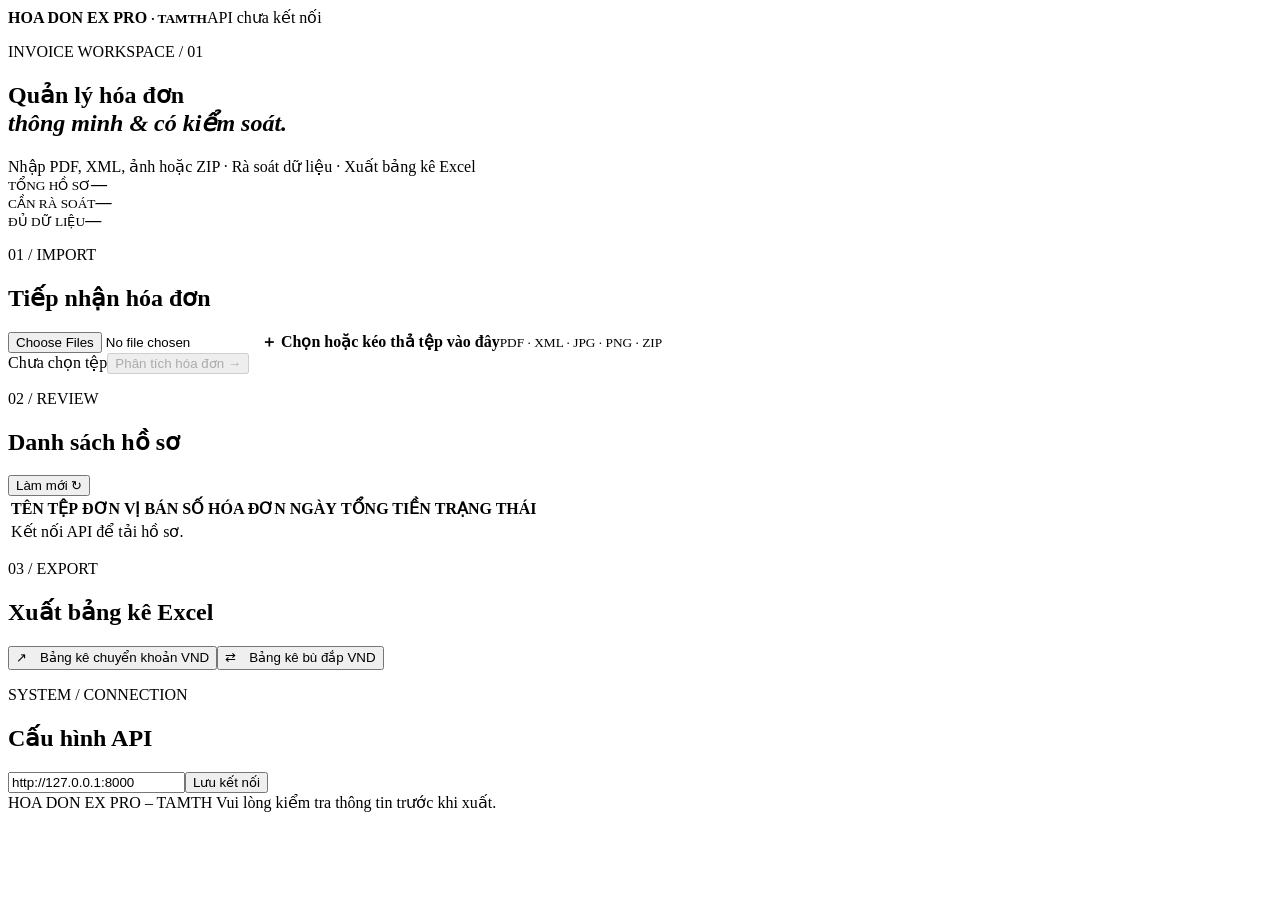
==== frontend/index.html @ 4df9f8b3 "Add app component frontend/index.html" ====
<!doctype html><html lang="vi"><head><meta charset="utf-8"><meta name="viewport" content="width=device-width,initial-scale=1"><title>HOA DON EX PRO – TAMTH</title><link rel="stylesheet" href="./styles.css"></head><body><header><b>HOA DON EX PRO <small>· TAMTH</small></b><span id="status">API chưa kết nối</span></header><main><section class="hero"><p>INVOICE WORKSPACE / 01</p><h1>Quản lý hóa đơn<br><em>thông minh & có kiểm soát.</em></h1><span>Nhập PDF, XML, ảnh hoặc ZIP · Rà soát dữ liệu · Xuất bảng kê Excel</span></section><section class="stats"><article><small>TỔNG HỒ SƠ</small><strong id="total">—</strong></article><article><small>CẦN RÀ SOÁT</small><strong id="review">—</strong></article><article><small>ĐỦ DỮ LIỆU</small><strong id="ready">—</strong></article></section><section class="panel"><p class="eyebrow">01 / IMPORT</p><h2>Tiếp nhận hóa đơn</h2><label class="drop" id="drop"><input id="files" type="file" multiple accept=".pdf,.xml,.jpg,.jpeg,.png,.zip"><b>＋ Chọn hoặc kéo thả tệp vào đây</b><small>PDF · XML · JPG · PNG · ZIP</small></label><div class="actions"><span id="chosen">Chưa chọn tệp</span><button id="upload" disabled>Phân tích hóa đơn →</button></div></section><section class="panel"><div class="head"><div><p class="eyebrow">02 / REVIEW</p><h2>Danh sách hồ sơ</h2></div><button class="light" id="refresh">Làm mới ↻</button></div><div class="scroll"><table><thead><tr><th>TÊN TỆP</th><th>ĐƠN VỊ BÁN</th><th>SỐ HÓA ĐƠN</th><th>NGÀY</th><th>TỔNG TIỀN</th><th>TRẠNG THÁI</th><th></th></tr></thead><tbody id="rows"><tr><td colspan="7">Kết nối API để tải hồ sơ.</td></tr></tbody></table></div></section><section class="panel"><p class="eyebrow">03 / EXPORT</p><h2>Xuất bảng kê Excel</h2><div class="exports"><button data-kind="transfer">↗　Bảng kê chuyển khoản VND</button><button data-kind="compensation">⇄　Bảng kê bù đắp VND</button></div></section><section class="panel"><p class="eyebrow">SYSTEM / CONNECTION</p><h2>Cấu hình API</h2><div class="actions"><input id="apiUrl" value="http://127.0.0.1:8000"><button class="light" id="save">Lưu kết nối</button></div></section><footer>HOA DON EX PRO – TAMTH <span>Vui lòng kiểm tra thông tin trước khi xuất.</span></footer></main><dialog id="edit"><form method="dialog"><div class="head"><h2>Rà soát thông tin</h2><button class="light" value="cancel">Đóng</button></div><input id="eid" type="hidden"><div class="fields"><label>Đơn vị bán<input id="seller"></label><label>Mã số thuế<input id="tax"></label><label>Số hóa đơn<input id="number"></label><label>Ngày hóa đơn<input id="date" placeholder="YYYY-MM-DD"></label><label>Địa chỉ<input id="address"></label><label>Ký hiệu<input id="symbol"></label><label>Tiền trước thuế<input id="subtotal" type="number"></label><label>Thuế GTGT<input id="vat" type="number"></label><label>Tổng tiền<input id="amount" type="number"></label><label>Ghi chú<input id="note"></label></div><button id="saveEdit" type="button">Lưu thông tin</button></form></dialog><div id="toast"></div><script src="./app.js"></script></body></html>
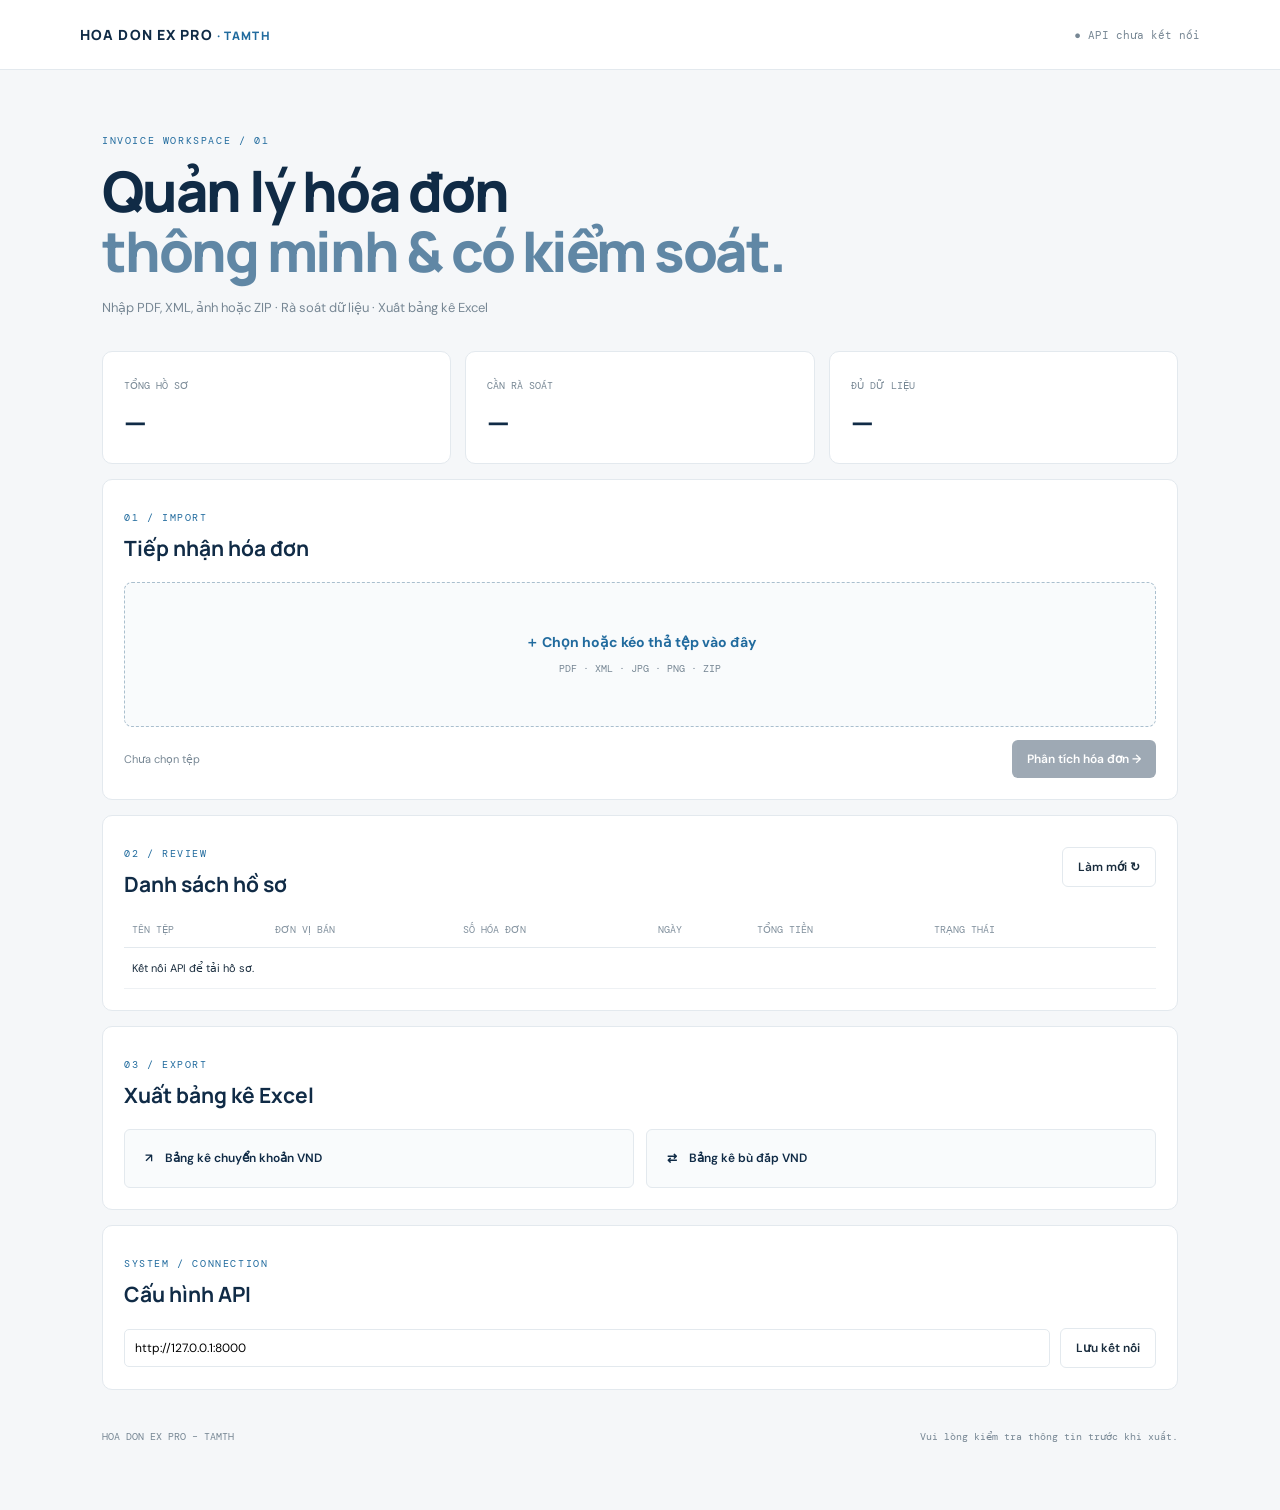
==== commit d8521883: "Add review fields required by original Excel templates" ====
--- a/frontend/index.html
+++ b/frontend/index.html
@@ -1 +1 @@
-<!doctype html><html lang="vi"><head><meta charset="utf-8"><meta name="viewport" content="width=device-width,initial-scale=1"><title>HOA DON EX PRO – TAMTH</title><link rel="stylesheet" href="./styles.css"></head><body><header><b>HOA DON EX PRO <small>· TAMTH</small></b><span id="status">API chưa kết nối</span></header><main><section class="hero"><p>INVOICE WORKSPACE / 01</p><h1>Quản lý hóa đơn<br><em>thông minh & có kiểm soát.</em></h1><span>Nhập PDF, XML, ảnh hoặc ZIP · Rà soát dữ liệu · Xuất bảng kê Excel</span></section><section class="stats"><article><small>TỔNG HỒ SƠ</small><strong id="total">—</strong></article><article><small>CẦN RÀ SOÁT</small><strong id="review">—</strong></article><article><small>ĐỦ DỮ LIỆU</small><strong id="ready">—</strong></article></section><section class="panel"><p class="eyebrow">01 / IMPORT</p><h2>Tiếp nhận hóa đơn</h2><label class="drop" id="drop"><input id="files" type="file" multiple accept=".pdf,.xml,.jpg,.jpeg,.png,.zip"><b>＋ Chọn hoặc kéo thả tệp vào đây</b><small>PDF · XML · JPG · PNG · ZIP</small></label><div class="actions"><span id="chosen">Chưa chọn tệp</span><button id="upload" disabled>Phân tích hóa đơn →</button></div></section><section class="panel"><div class="head"><div><p class="eyebrow">02 / REVIEW</p><h2>Danh sách hồ sơ</h2></div><button class="light" id="refresh">Làm mới ↻</button></div><div class="scroll"><table><thead><tr><th>TÊN TỆP</th><th>ĐƠN VỊ BÁN</th><th>SỐ HÓA ĐƠN</th><th>NGÀY</th><th>TỔNG TIỀN</th><th>TRẠNG THÁI</th><th></th></tr></thead><tbody id="rows"><tr><td colspan="7">Kết nối API để tải hồ sơ.</td></tr></tbody></table></div></section><section class="panel"><p class="eyebrow">03 / EXPORT</p><h2>Xuất bảng kê Excel</h2><div class="exports"><button data-kind="transfer">↗　Bảng kê chuyển khoản VND</button><button data-kind="compensation">⇄　Bảng kê bù đắp VND</button></div></section><section class="panel"><p class="eyebrow">SYSTEM / CONNECTION</p><h2>Cấu hình API</h2><div class="actions"><input id="apiUrl" value="http://127.0.0.1:8000"><button class="light" id="save">Lưu kết nối</button></div></section><footer>HOA DON EX PRO – TAMTH <span>Vui lòng kiểm tra thông tin trước khi xuất.</span></footer></main><dialog id="edit"><form method="dialog"><div class="head"><h2>Rà soát thông tin</h2><button class="light" value="cancel">Đóng</button></div><input id="eid" type="hidden"><div class="fields"><label>Đơn vị bán<input id="seller"></label><label>Mã số thuế<input id="tax"></label><label>Số hóa đơn<input id="number"></label><label>Ngày hóa đơn<input id="date" placeholder="YYYY-MM-DD"></label><label>Địa chỉ<input id="address"></label><label>Ký hiệu<input id="symbol"></label><label>Tiền trước thuế<input id="subtotal" type="number"></label><label>Thuế GTGT<input id="vat" type="number"></label><label>Tổng tiền<input id="amount" type="number"></label><label>Ghi chú<input id="note"></label></div><button id="saveEdit" type="button">Lưu thông tin</button></form></dialog><div id="toast"></div><script src="./app.js"></script></body></html>+<!doctype html><html lang="vi"><head><meta charset="utf-8"><meta name="viewport" content="width=device-width,initial-scale=1"><title>HOA DON EX PRO – TAMTH</title><link rel="stylesheet" href="./styles.css"></head><body><header><b>HOA DON EX PRO <small>· TAMTH</small></b><span id="status">API chưa kết nối</span></header><main><section class="hero"><p>INVOICE WORKSPACE / 01</p><h1>Quản lý hóa đơn<br><em>thông minh & có kiểm soát.</em></h1><span>Nhập PDF, XML, ảnh hoặc ZIP · Rà soát dữ liệu · Xuất bảng kê Excel</span></section><section class="stats"><article><small>TỔNG HỒ SƠ</small><strong id="total">—</strong></article><article><small>CẦN RÀ SOÁT</small><strong id="review">—</strong></article><article><small>ĐỦ DỮ LIỆU</small><strong id="ready">—</strong></article></section><section class="panel"><p class="eyebrow">01 / IMPORT</p><h2>Tiếp nhận hóa đơn</h2><label class="drop" id="drop"><input id="files" type="file" multiple accept=".pdf,.xml,.jpg,.jpeg,.png,.zip"><b>＋ Chọn hoặc kéo thả tệp vào đây</b><small>PDF · XML · JPG · PNG · ZIP</small></label><div class="actions"><span id="chosen">Chưa chọn tệp</span><button id="upload" disabled>Phân tích hóa đơn →</button></div></section><section class="panel"><div class="head"><div><p class="eyebrow">02 / REVIEW</p><h2>Danh sách hồ sơ</h2></div><button class="light" id="refresh">Làm mới ↻</button></div><div class="scroll"><table><thead><tr><th>TÊN TỆP</th><th>ĐƠN VỊ BÁN</th><th>SỐ HÓA ĐƠN</th><th>NGÀY</th><th>TỔNG TIỀN</th><th>TRẠNG THÁI</th><th></th></tr></thead><tbody id="rows"><tr><td colspan="7">Kết nối API để tải hồ sơ.</td></tr></tbody></table></div></section><section class="panel"><p class="eyebrow">03 / EXPORT</p><h2>Xuất bảng kê Excel</h2><div class="exports"><button data-kind="transfer">↗　Bảng kê chuyển khoản VND</button><button data-kind="compensation">⇄　Bảng kê bù đắp VND</button></div></section><section class="panel"><p class="eyebrow">SYSTEM / CONNECTION</p><h2>Cấu hình API</h2><div class="actions"><input id="apiUrl" value="http://127.0.0.1:8000"><button class="light" id="save">Lưu kết nối</button></div></section><footer>HOA DON EX PRO – TAMTH <span>Vui lòng kiểm tra thông tin trước khi xuất.</span></footer></main><dialog id="edit"><form method="dialog"><div class="head"><h2>Rà soát thông tin</h2><button class="light" value="cancel">Đóng</button></div><input id="eid" type="hidden"><div class="fields"><label>Đơn vị bán<input id="seller"></label><label>Mã số thuế<input id="tax"></label><label>Số hóa đơn<input id="number"></label><label>Ngày hóa đơn<input id="date" placeholder="YYYY-MM-DD"></label><label>Địa chỉ<input id="address"></label><label>Số tài khoản thụ hưởng<input id="account"></label><label>Ký hiệu mẫu số<input id="form"></label><label>Ký hiệu hóa đơn<input id="symbol"></label><label>Loại tiền<input id="currency" value="VND"></label><label>Mặt hàng / mục đích<input id="item"></label><label>Số tiền nhận nợ<input id="financing" type="number"></label><label>Ngày đã thanh toán<input id="paymentDate" placeholder="YYYY-MM-DD"></label><label>Số tiền đã thanh toán<input id="paymentAmount" type="number"></label><label>Tiền trước thuế<input id="subtotal" type="number"></label><label>Thuế GTGT<input id="vat" type="number"></label><label>Tổng tiền<input id="amount" type="number"></label><label>Ghi chú<input id="note"></label></div><button id="saveEdit" type="button">Lưu thông tin</button></form></dialog><div id="toast"></div><script src="./app.js"></script></body></html>
--- a/frontend/styles.css
+++ b/frontend/styles.css
@@ -0,0 +1 @@
+@import url('https://fonts.googleapis.com/css2?family=DM+Mono&family=DM+Sans:wght@400;500;600;700&family=Manrope:wght@400;600;700;800&display=swap');:root{--navy:#102b46;--blue:#216b9e;--ink:#1a2d3e;--muted:#778794;--line:#e3e9ee;--paper:#f5f7f9}*{box-sizing:border-box}body{margin:0;background:var(--paper);color:var(--ink);font-family:'DM Sans',sans-serif}header{height:70px;background:white;border-bottom:1px solid var(--line);padding:0 max(calc((100% - 1120px)/2),22px);display:flex;align-items:center;justify-content:space-between;color:var(--navy)}header b{font:800 14px Manrope;letter-spacing:.08em}header small{color:var(--blue)}header span{font:11px 'DM Mono';color:var(--muted)}main{max-width:1120px;margin:auto;padding:42px 22px}.hero{padding:12px 0 34px}.hero p,.eyebrow{font:10px 'DM Mono';letter-spacing:.16em;color:var(--blue)}h1{font:800 clamp(36px,5vw,56px)/1.08 Manrope;letter-spacing:-.04em;color:var(--navy);margin:14px 0}.hero em{font-style:normal;color:#6087a5}.hero span{font-size:13px;color:var(--muted)}.stats{display:grid;grid-template-columns:repeat(3,1fr);gap:14px;margin-bottom:15px}.stats article,.panel{background:#fff;border:1px solid var(--line);border-radius:10px;padding:21px}.stats small{font:10px 'DM Mono';color:var(--muted)}.stats strong{display:block;font:700 29px Manrope;color:var(--navy);margin-top:8px}.panel{margin-bottom:15px}.panel h2{font:700 21px Manrope;color:var(--navy);margin:7px 0 20px}.drop{border:1px dashed #aabfce;background:#f9fbfc;min-height:145px;border-radius:8px;display:flex;flex-direction:column;justify-content:center;align-items:center;gap:10px;cursor:pointer}.drop input{display:none}.drop b{color:var(--blue);font-size:14px}.drop small{font:10px 'DM Mono';color:var(--muted)}.actions,.head{display:flex;align-items:center;justify-content:space-between;gap:10px;margin-top:13px}.actions span{font-size:11px;color:var(--muted)}button{border:0;background:var(--navy);color:white;padding:11px 15px;border-radius:6px;font:600 12px 'DM Sans';cursor:pointer}button:disabled{opacity:.4}.light{background:white;color:var(--ink);border:1px solid var(--line)}.head{margin:0 0 14px}.head h2{margin:0}.scroll{overflow:auto}table{border-collapse:collapse;width:100%;min-width:730px}th{text-align:left;font:10px 'DM Mono';color:#82919e;padding:11px 8px;border-bottom:1px solid var(--line)}td{font-size:11px;padding:13px 8px;border-bottom:1px solid #eef1f4}.exports{display:grid;grid-template-columns:1fr 1fr;gap:12px}.exports button{text-align:left;background:#f9fbfc;border:1px solid var(--line);color:var(--navy);padding:20px}.exports button:hover{border-color:#7da3bf}input{padding:10px;border:1px solid var(--line);border-radius:5px;font:12px 'DM Sans'}#apiUrl{flex:1}footer{padding:25px 0;color:var(--muted);font:10px 'DM Mono';display:flex;justify-content:space-between}dialog{border:0;border-radius:12px;width:min(650px,95vw);padding:25px;box-shadow:0 20px 70px #102b4640}dialog::backdrop{background:#102b4666}.fields{display:grid;grid-template-columns:1fr 1fr;gap:12px;margin:20px 0}.fields label{font-size:11px;color:var(--muted)}.fields input{display:block;width:100%;margin-top:5px}.fields label:nth-child(5){grid-column:span 2}#toast{position:fixed;bottom:20px;right:20px;background:var(--navy);color:white;padding:13px 16px;border-radius:6px;opacity:0;transition:.2s;font-size:12px;max-width:350px}#toast.show{opacity:1}@media(max-width:650px){main{padding:25px 13px}.stats{gap:6px}.stats article{padding:13px 9px}.stats strong{font-size:22px}.exports{grid-template-columns:1fr}footer{display:block;line-height:2}.fields{grid-template-columns:1fr}.fields label:nth-child(5){grid-column:auto}}
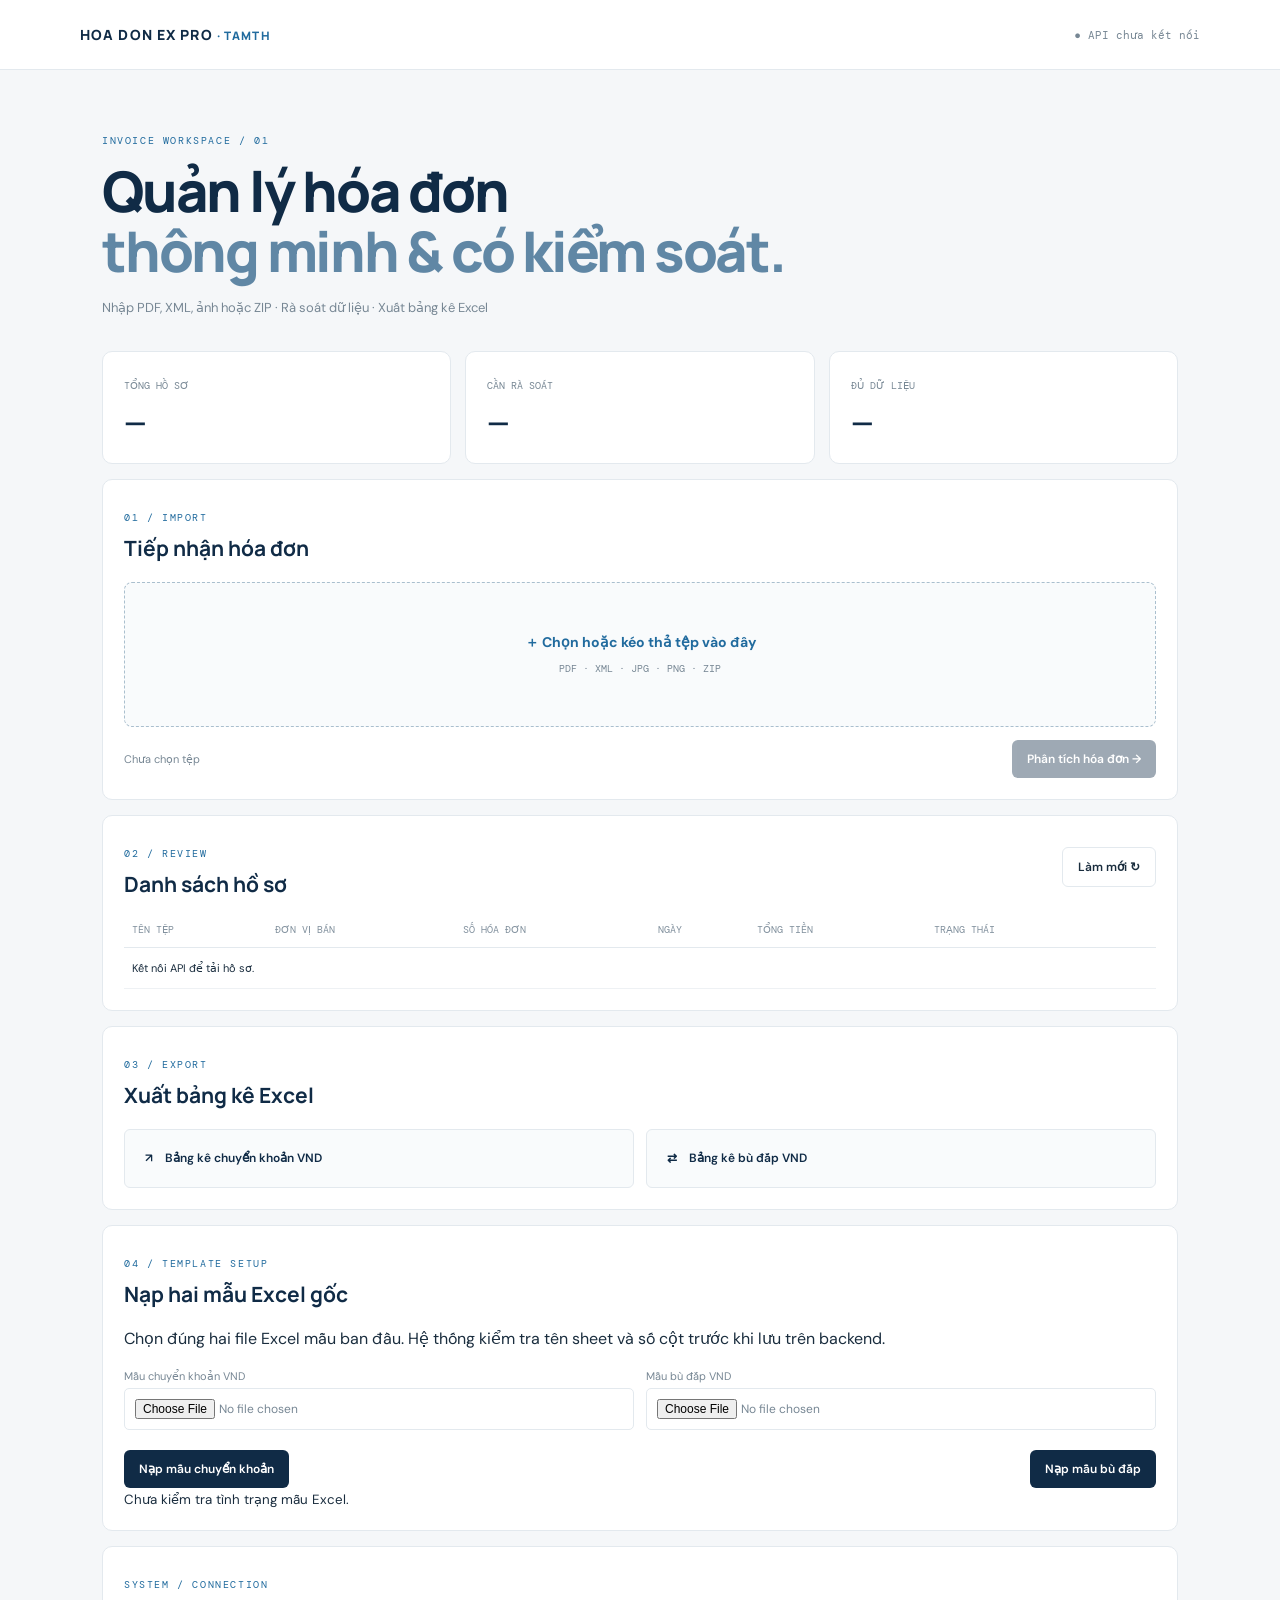
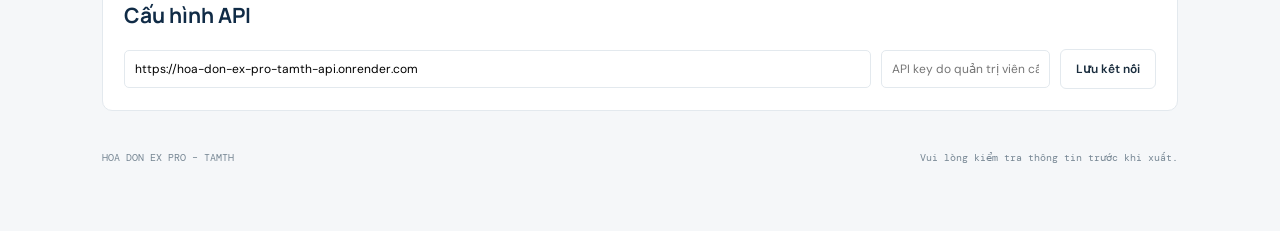
==== commit 7d009d3b: "Add secure API settings and original Excel template upload panel" ====
--- a/frontend/index.html
+++ b/frontend/index.html
@@ -1 +1 @@
-<!doctype html><html lang="vi"><head><meta charset="utf-8"><meta name="viewport" content="width=device-width,initial-scale=1"><title>HOA DON EX PRO – TAMTH</title><link rel="stylesheet" href="./styles.css"></head><body><header><b>HOA DON EX PRO <small>· TAMTH</small></b><span id="status">API chưa kết nối</span></header><main><section class="hero"><p>INVOICE WORKSPACE / 01</p><h1>Quản lý hóa đơn<br><em>thông minh & có kiểm soát.</em></h1><span>Nhập PDF, XML, ảnh hoặc ZIP · Rà soát dữ liệu · Xuất bảng kê Excel</span></section><section class="stats"><article><small>TỔNG HỒ SƠ</small><strong id="total">—</strong></article><article><small>CẦN RÀ SOÁT</small><strong id="review">—</strong></article><article><small>ĐỦ DỮ LIỆU</small><strong id="ready">—</strong></article></section><section class="panel"><p class="eyebrow">01 / IMPORT</p><h2>Tiếp nhận hóa đơn</h2><label class="drop" id="drop"><input id="files" type="file" multiple accept=".pdf,.xml,.jpg,.jpeg,.png,.zip"><b>＋ Chọn hoặc kéo thả tệp vào đây</b><small>PDF · XML · JPG · PNG · ZIP</small></label><div class="actions"><span id="chosen">Chưa chọn tệp</span><button id="upload" disabled>Phân tích hóa đơn →</button></div></section><section class="panel"><div class="head"><div><p class="eyebrow">02 / REVIEW</p><h2>Danh sách hồ sơ</h2></div><button class="light" id="refresh">Làm mới ↻</button></div><div class="scroll"><table><thead><tr><th>TÊN TỆP</th><th>ĐƠN VỊ BÁN</th><th>SỐ HÓA ĐƠN</th><th>NGÀY</th><th>TỔNG TIỀN</th><th>TRẠNG THÁI</th><th></th></tr></thead><tbody id="rows"><tr><td colspan="7">Kết nối API để tải hồ sơ.</td></tr></tbody></table></div></section><section class="panel"><p class="eyebrow">03 / EXPORT</p><h2>Xuất bảng kê Excel</h2><div class="exports"><button data-kind="transfer">↗　Bảng kê chuyển khoản VND</button><button data-kind="compensation">⇄　Bảng kê bù đắp VND</button></div></section><section class="panel"><p class="eyebrow">SYSTEM / CONNECTION</p><h2>Cấu hình API</h2><div class="actions"><input id="apiUrl" value="http://127.0.0.1:8000"><button class="light" id="save">Lưu kết nối</button></div></section><footer>HOA DON EX PRO – TAMTH <span>Vui lòng kiểm tra thông tin trước khi xuất.</span></footer></main><dialog id="edit"><form method="dialog"><div class="head"><h2>Rà soát thông tin</h2><button class="light" value="cancel">Đóng</button></div><input id="eid" type="hidden"><div class="fields"><label>Đơn vị bán<input id="seller"></label><label>Mã số thuế<input id="tax"></label><label>Số hóa đơn<input id="number"></label><label>Ngày hóa đơn<input id="date" placeholder="YYYY-MM-DD"></label><label>Địa chỉ<input id="address"></label><label>Số tài khoản thụ hưởng<input id="account"></label><label>Ký hiệu mẫu số<input id="form"></label><label>Ký hiệu hóa đơn<input id="symbol"></label><label>Loại tiền<input id="currency" value="VND"></label><label>Mặt hàng / mục đích<input id="item"></label><label>Số tiền nhận nợ<input id="financing" type="number"></label><label>Ngày đã thanh toán<input id="paymentDate" placeholder="YYYY-MM-DD"></label><label>Số tiền đã thanh toán<input id="paymentAmount" type="number"></label><label>Tiền trước thuế<input id="subtotal" type="number"></label><label>Thuế GTGT<input id="vat" type="number"></label><label>Tổng tiền<input id="amount" type="number"></label><label>Ghi chú<input id="note"></label></div><button id="saveEdit" type="button">Lưu thông tin</button></form></dialog><div id="toast"></div><script src="./app.js"></script></body></html>+<!doctype html><html lang="vi"><head><meta charset="utf-8"><meta name="viewport" content="width=device-width,initial-scale=1"><title>HOA DON EX PRO – TAMTH</title><link rel="stylesheet" href="./styles.css"></head><body><header><b>HOA DON EX PRO <small>· TAMTH</small></b><span id="status">API chưa kết nối</span></header><main><section class="hero"><p>INVOICE WORKSPACE / 01</p><h1>Quản lý hóa đơn<br><em>thông minh & có kiểm soát.</em></h1><span>Nhập PDF, XML, ảnh hoặc ZIP · Rà soát dữ liệu · Xuất bảng kê Excel</span></section><section class="stats"><article><small>TỔNG HỒ SƠ</small><strong id="total">—</strong></article><article><small>CẦN RÀ SOÁT</small><strong id="review">—</strong></article><article><small>ĐỦ DỮ LIỆU</small><strong id="ready">—</strong></article></section><section class="panel"><p class="eyebrow">01 / IMPORT</p><h2>Tiếp nhận hóa đơn</h2><label class="drop" id="drop"><input id="files" type="file" multiple accept=".pdf,.xml,.jpg,.jpeg,.png,.zip"><b>＋ Chọn hoặc kéo thả tệp vào đây</b><small>PDF · XML · JPG · PNG · ZIP</small></label><div class="actions"><span id="chosen">Chưa chọn tệp</span><button id="upload" disabled>Phân tích hóa đơn →</button></div></section><section class="panel"><div class="head"><div><p class="eyebrow">02 / REVIEW</p><h2>Danh sách hồ sơ</h2></div><button class="light" id="refresh">Làm mới ↻</button></div><div class="scroll"><table><thead><tr><th>TÊN TỆP</th><th>ĐƠN VỊ BÁN</th><th>SỐ HÓA ĐƠN</th><th>NGÀY</th><th>TỔNG TIỀN</th><th>TRẠNG THÁI</th><th></th></tr></thead><tbody id="rows"><tr><td colspan="7">Kết nối API để tải hồ sơ.</td></tr></tbody></table></div></section><section class="panel"><p class="eyebrow">03 / EXPORT</p><h2>Xuất bảng kê Excel</h2><div class="exports"><button data-kind="transfer">↗　Bảng kê chuyển khoản VND</button><button data-kind="compensation">⇄　Bảng kê bù đắp VND</button></div></section><section class="panel"><p class="eyebrow">04 / TEMPLATE SETUP</p><h2>Nạp hai mẫu Excel gốc</h2><p>Chọn đúng hai file Excel mẫu ban đầu. Hệ thống kiểm tra tên sheet và số cột trước khi lưu trên backend.</p><div class="fields"><label>Mẫu chuyển khoản VND<input id="transferTemplate" type="file" accept=".xlsx"></label><label>Mẫu bù đắp VND<input id="compTemplate" type="file" accept=".xlsx"></label></div><div class="actions"><button id="uploadTransferTemplate">Nạp mẫu chuyển khoản</button><button id="uploadCompTemplate">Nạp mẫu bù đắp</button></div><small id="templateState">Chưa kiểm tra tình trạng mẫu Excel.</small></section><section class="panel"><p class="eyebrow">SYSTEM / CONNECTION</p><h2>Cấu hình API</h2><div class="actions"><input id="apiUrl" value="https://hoa-don-ex-pro-tamth-api.onrender.com"><input id="apiKey" type="password" placeholder="API key do quản trị viên cấp"><button class="light" id="save">Lưu kết nối</button></div></section><footer>HOA DON EX PRO – TAMTH <span>Vui lòng kiểm tra thông tin trước khi xuất.</span></footer></main><dialog id="edit"><form method="dialog"><div class="head"><h2>Rà soát thông tin</h2><button class="light" value="cancel">Đóng</button></div><input id="eid" type="hidden"><div class="fields"><label>Đơn vị bán<input id="seller"></label><label>Mã số thuế<input id="tax"></label><label>Số hóa đơn<input id="number"></label><label>Ngày hóa đơn<input id="date" placeholder="YYYY-MM-DD"></label><label>Địa chỉ<input id="address"></label><label>Số tài khoản thụ hưởng<input id="account"></label><label>Ký hiệu mẫu số<input id="form"></label><label>Ký hiệu hóa đơn<input id="symbol"></label><label>Loại tiền<input id="currency" value="VND"></label><label>Mặt hàng / mục đích<input id="item"></label><label>Số tiền nhận nợ<input id="financing" type="number"></label><label>Ngày đã thanh toán<input id="paymentDate" placeholder="YYYY-MM-DD"></label><label>Số tiền đã thanh toán<input id="paymentAmount" type="number"></label><label>Tiền trước thuế<input id="subtotal" type="number"></label><label>Thuế GTGT<input id="vat" type="number"></label><label>Tổng tiền<input id="amount" type="number"></label><label>Ghi chú<input id="note"></label></div><button id="saveEdit" type="button">Lưu thông tin</button></form></dialog><div id="toast"></div><script src="./app.js"></script></body></html>
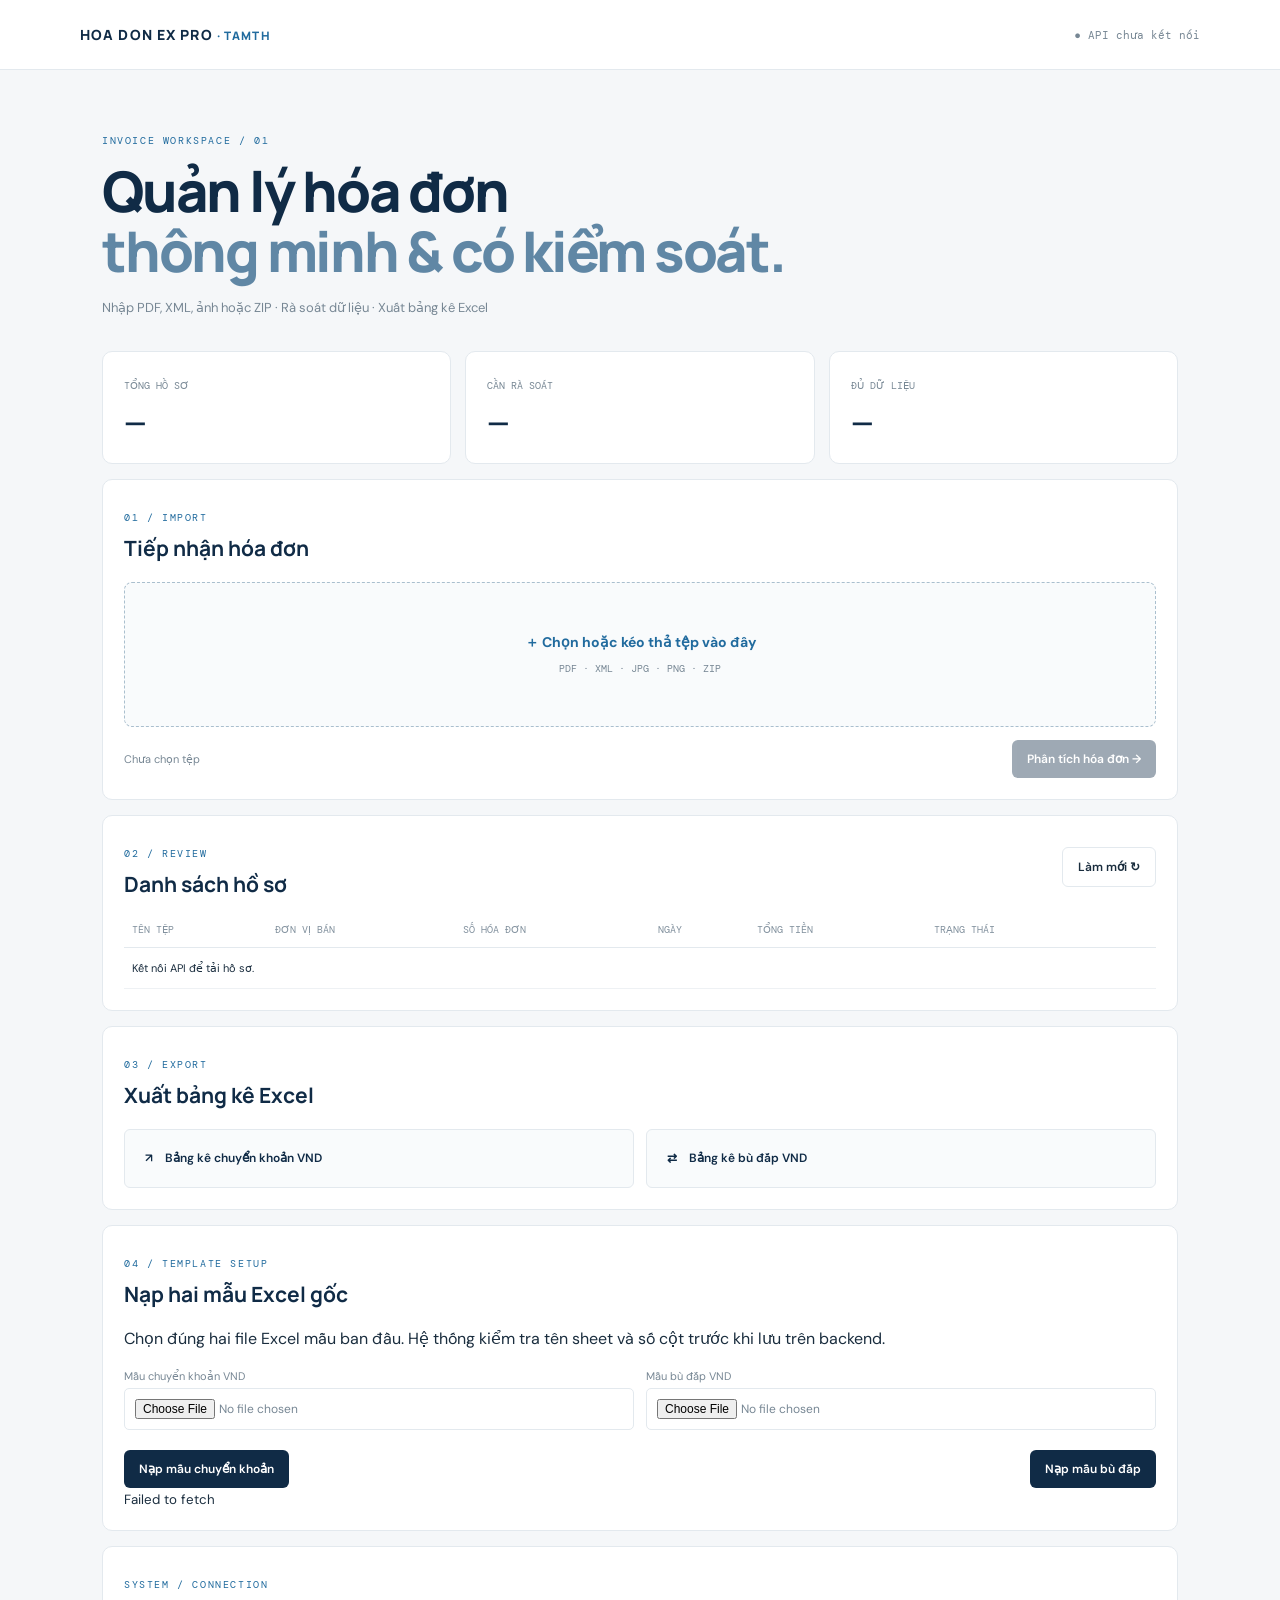
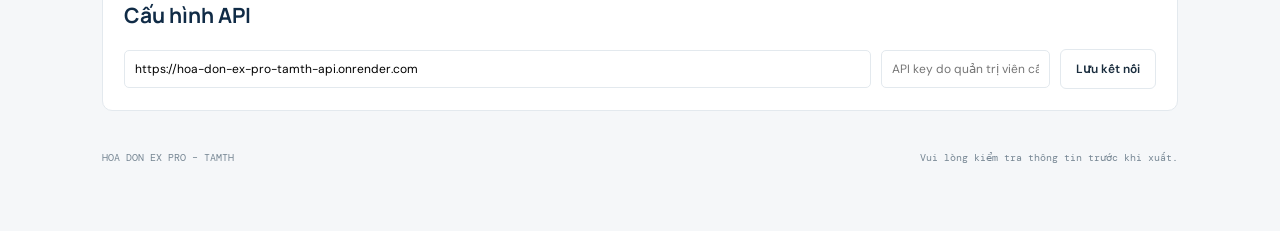
==== commit 2e9bae78: "Add buyer/beneficiary fields to invoice review form" ====
--- a/frontend/index.html
+++ b/frontend/index.html
@@ -1 +1 @@
-<!doctype html><html lang="vi"><head><meta charset="utf-8"><meta name="viewport" content="width=device-width,initial-scale=1"><title>HOA DON EX PRO – TAMTH</title><link rel="stylesheet" href="./styles.css"></head><body><header><b>HOA DON EX PRO <small>· TAMTH</small></b><span id="status">API chưa kết nối</span></header><main><section class="hero"><p>INVOICE WORKSPACE / 01</p><h1>Quản lý hóa đơn<br><em>thông minh & có kiểm soát.</em></h1><span>Nhập PDF, XML, ảnh hoặc ZIP · Rà soát dữ liệu · Xuất bảng kê Excel</span></section><section class="stats"><article><small>TỔNG HỒ SƠ</small><strong id="total">—</strong></article><article><small>CẦN RÀ SOÁT</small><strong id="review">—</strong></article><article><small>ĐỦ DỮ LIỆU</small><strong id="ready">—</strong></article></section><section class="panel"><p class="eyebrow">01 / IMPORT</p><h2>Tiếp nhận hóa đơn</h2><label class="drop" id="drop"><input id="files" type="file" multiple accept=".pdf,.xml,.jpg,.jpeg,.png,.zip"><b>＋ Chọn hoặc kéo thả tệp vào đây</b><small>PDF · XML · JPG · PNG · ZIP</small></label><div class="actions"><span id="chosen">Chưa chọn tệp</span><button id="upload" disabled>Phân tích hóa đơn →</button></div></section><section class="panel"><div class="head"><div><p class="eyebrow">02 / REVIEW</p><h2>Danh sách hồ sơ</h2></div><button class="light" id="refresh">Làm mới ↻</button></div><div class="scroll"><table><thead><tr><th>TÊN TỆP</th><th>ĐƠN VỊ BÁN</th><th>SỐ HÓA ĐƠN</th><th>NGÀY</th><th>TỔNG TIỀN</th><th>TRẠNG THÁI</th><th></th></tr></thead><tbody id="rows"><tr><td colspan="7">Kết nối API để tải hồ sơ.</td></tr></tbody></table></div></section><section class="panel"><p class="eyebrow">03 / EXPORT</p><h2>Xuất bảng kê Excel</h2><div class="exports"><button data-kind="transfer">↗　Bảng kê chuyển khoản VND</button><button data-kind="compensation">⇄　Bảng kê bù đắp VND</button></div></section><section class="panel"><p class="eyebrow">04 / TEMPLATE SETUP</p><h2>Nạp hai mẫu Excel gốc</h2><p>Chọn đúng hai file Excel mẫu ban đầu. Hệ thống kiểm tra tên sheet và số cột trước khi lưu trên backend.</p><div class="fields"><label>Mẫu chuyển khoản VND<input id="transferTemplate" type="file" accept=".xlsx"></label><label>Mẫu bù đắp VND<input id="compTemplate" type="file" accept=".xlsx"></label></div><div class="actions"><button id="uploadTransferTemplate">Nạp mẫu chuyển khoản</button><button id="uploadCompTemplate">Nạp mẫu bù đắp</button></div><small id="templateState">Chưa kiểm tra tình trạng mẫu Excel.</small></section><section class="panel"><p class="eyebrow">SYSTEM / CONNECTION</p><h2>Cấu hình API</h2><div class="actions"><input id="apiUrl" value="https://hoa-don-ex-pro-tamth-api.onrender.com"><input id="apiKey" type="password" placeholder="API key do quản trị viên cấp"><button class="light" id="save">Lưu kết nối</button></div></section><footer>HOA DON EX PRO – TAMTH <span>Vui lòng kiểm tra thông tin trước khi xuất.</span></footer></main><dialog id="edit"><form method="dialog"><div class="head"><h2>Rà soát thông tin</h2><button class="light" value="cancel">Đóng</button></div><input id="eid" type="hidden"><div class="fields"><label>Đơn vị bán<input id="seller"></label><label>Mã số thuế<input id="tax"></label><label>Số hóa đơn<input id="number"></label><label>Ngày hóa đơn<input id="date" placeholder="YYYY-MM-DD"></label><label>Địa chỉ<input id="address"></label><label>Số tài khoản thụ hưởng<input id="account"></label><label>Ký hiệu mẫu số<input id="form"></label><label>Ký hiệu hóa đơn<input id="symbol"></label><label>Loại tiền<input id="currency" value="VND"></label><label>Mặt hàng / mục đích<input id="item"></label><label>Số tiền nhận nợ<input id="financing" type="number"></label><label>Ngày đã thanh toán<input id="paymentDate" placeholder="YYYY-MM-DD"></label><label>Số tiền đã thanh toán<input id="paymentAmount" type="number"></label><label>Tiền trước thuế<input id="subtotal" type="number"></label><label>Thuế GTGT<input id="vat" type="number"></label><label>Tổng tiền<input id="amount" type="number"></label><label>Ghi chú<input id="note"></label></div><button id="saveEdit" type="button">Lưu thông tin</button></form></dialog><div id="toast"></div><script src="./app.js"></script></body></html>+<!doctype html><html lang="vi"><head><meta charset="utf-8"><meta name="viewport" content="width=device-width,initial-scale=1"><title>HOA DON EX PRO – TAMTH</title><link rel="stylesheet" href="./styles.css"></head><body><header><b>HOA DON EX PRO <small>· TAMTH</small></b><span id="status">API chưa kết nối</span></header><main><section class="hero"><p>INVOICE WORKSPACE / 01</p><h1>Quản lý hóa đơn<br><em>thông minh & có kiểm soát.</em></h1><span>Nhập PDF, XML, ảnh hoặc ZIP · Rà soát dữ liệu · Xuất bảng kê Excel</span></section><section class="stats"><article><small>TỔNG HỒ SƠ</small><strong id="total">—</strong></article><article><small>CẦN RÀ SOÁT</small><strong id="review">—</strong></article><article><small>ĐỦ DỮ LIỆU</small><strong id="ready">—</strong></article></section><section class="panel"><p class="eyebrow">01 / IMPORT</p><h2>Tiếp nhận hóa đơn</h2><label class="drop" id="drop"><input id="files" type="file" multiple accept=".pdf,.xml,.jpg,.jpeg,.png,.zip"><b>＋ Chọn hoặc kéo thả tệp vào đây</b><small>PDF · XML · JPG · PNG · ZIP</small></label><div class="actions"><span id="chosen">Chưa chọn tệp</span><button id="upload" disabled>Phân tích hóa đơn →</button></div></section><section class="panel"><div class="head"><div><p class="eyebrow">02 / REVIEW</p><h2>Danh sách hồ sơ</h2></div><button class="light" id="refresh">Làm mới ↻</button></div><div class="scroll"><table><thead><tr><th>TÊN TỆP</th><th>ĐƠN VỊ BÁN</th><th>SỐ HÓA ĐƠN</th><th>NGÀY</th><th>TỔNG TIỀN</th><th>TRẠNG THÁI</th><th></th></tr></thead><tbody id="rows"><tr><td colspan="7">Kết nối API để tải hồ sơ.</td></tr></tbody></table></div></section><section class="panel"><p class="eyebrow">03 / EXPORT</p><h2>Xuất bảng kê Excel</h2><div class="exports"><button data-kind="transfer">↗　Bảng kê chuyển khoản VND</button><button data-kind="compensation">⇄　Bảng kê bù đắp VND</button></div></section><section class="panel"><p class="eyebrow">04 / TEMPLATE SETUP</p><h2>Nạp hai mẫu Excel gốc</h2><p>Chọn đúng hai file Excel mẫu ban đầu. Hệ thống kiểm tra tên sheet và số cột trước khi lưu trên backend.</p><div class="fields"><label>Mẫu chuyển khoản VND<input id="transferTemplate" type="file" accept=".xlsx"></label><label>Mẫu bù đắp VND<input id="compTemplate" type="file" accept=".xlsx"></label></div><div class="actions"><button id="uploadTransferTemplate">Nạp mẫu chuyển khoản</button><button id="uploadCompTemplate">Nạp mẫu bù đắp</button></div><small id="templateState">Chưa kiểm tra tình trạng mẫu Excel.</small></section><section class="panel"><p class="eyebrow">SYSTEM / CONNECTION</p><h2>Cấu hình API</h2><div class="actions"><input id="apiUrl" value="https://hoa-don-ex-pro-tamth-api.onrender.com"><input id="apiKey" type="password" placeholder="API key do quản trị viên cấp"><button class="light" id="save">Lưu kết nối</button></div></section><footer>HOA DON EX PRO – TAMTH <span>Vui lòng kiểm tra thông tin trước khi xuất.</span></footer></main><dialog id="edit"><form method="dialog"><div class="head"><h2>Rà soát thông tin</h2><button class="light" value="cancel">Đóng</button></div><input id="eid" type="hidden"><div class="fields"><label>Đơn vị bán<input id="seller"></label><label>Mã số thuế<input id="tax"></label><label>Số hóa đơn<input id="number"></label><label>Ngày hóa đơn<input id="date" placeholder="YYYY-MM-DD"></label><label>Địa chỉ bên bán<input id="address"></label><label>Tên đơn vị thụ hưởng / bên mua<input id="buyerName"></label><label>Mã số thuế đơn vị thụ hưởng<input id="buyerTax"></label><label>Địa chỉ bên mua<input id="buyerAddress"></label><label>Số tài khoản thụ hưởng<input id="account"></label><label>Ký hiệu mẫu số<input id="form"></label><label>Ký hiệu hóa đơn<input id="symbol"></label><label>Loại tiền<input id="currency" value="VND"></label><label>Mặt hàng / mục đích<input id="item"></label><label>Số tiền nhận nợ<input id="financing" type="number"></label><label>Ngày đã thanh toán<input id="paymentDate" placeholder="YYYY-MM-DD"></label><label>Số tiền đã thanh toán<input id="paymentAmount" type="number"></label><label>Tiền trước thuế<input id="subtotal" type="number"></label><label>Thuế GTGT<input id="vat" type="number"></label><label>Tổng tiền<input id="amount" type="number"></label><label>Ghi chú<input id="note"></label></div><button id="saveEdit" type="button">Lưu thông tin</button></form></dialog><div id="toast"></div><script src="./app.js"></script></body></html>
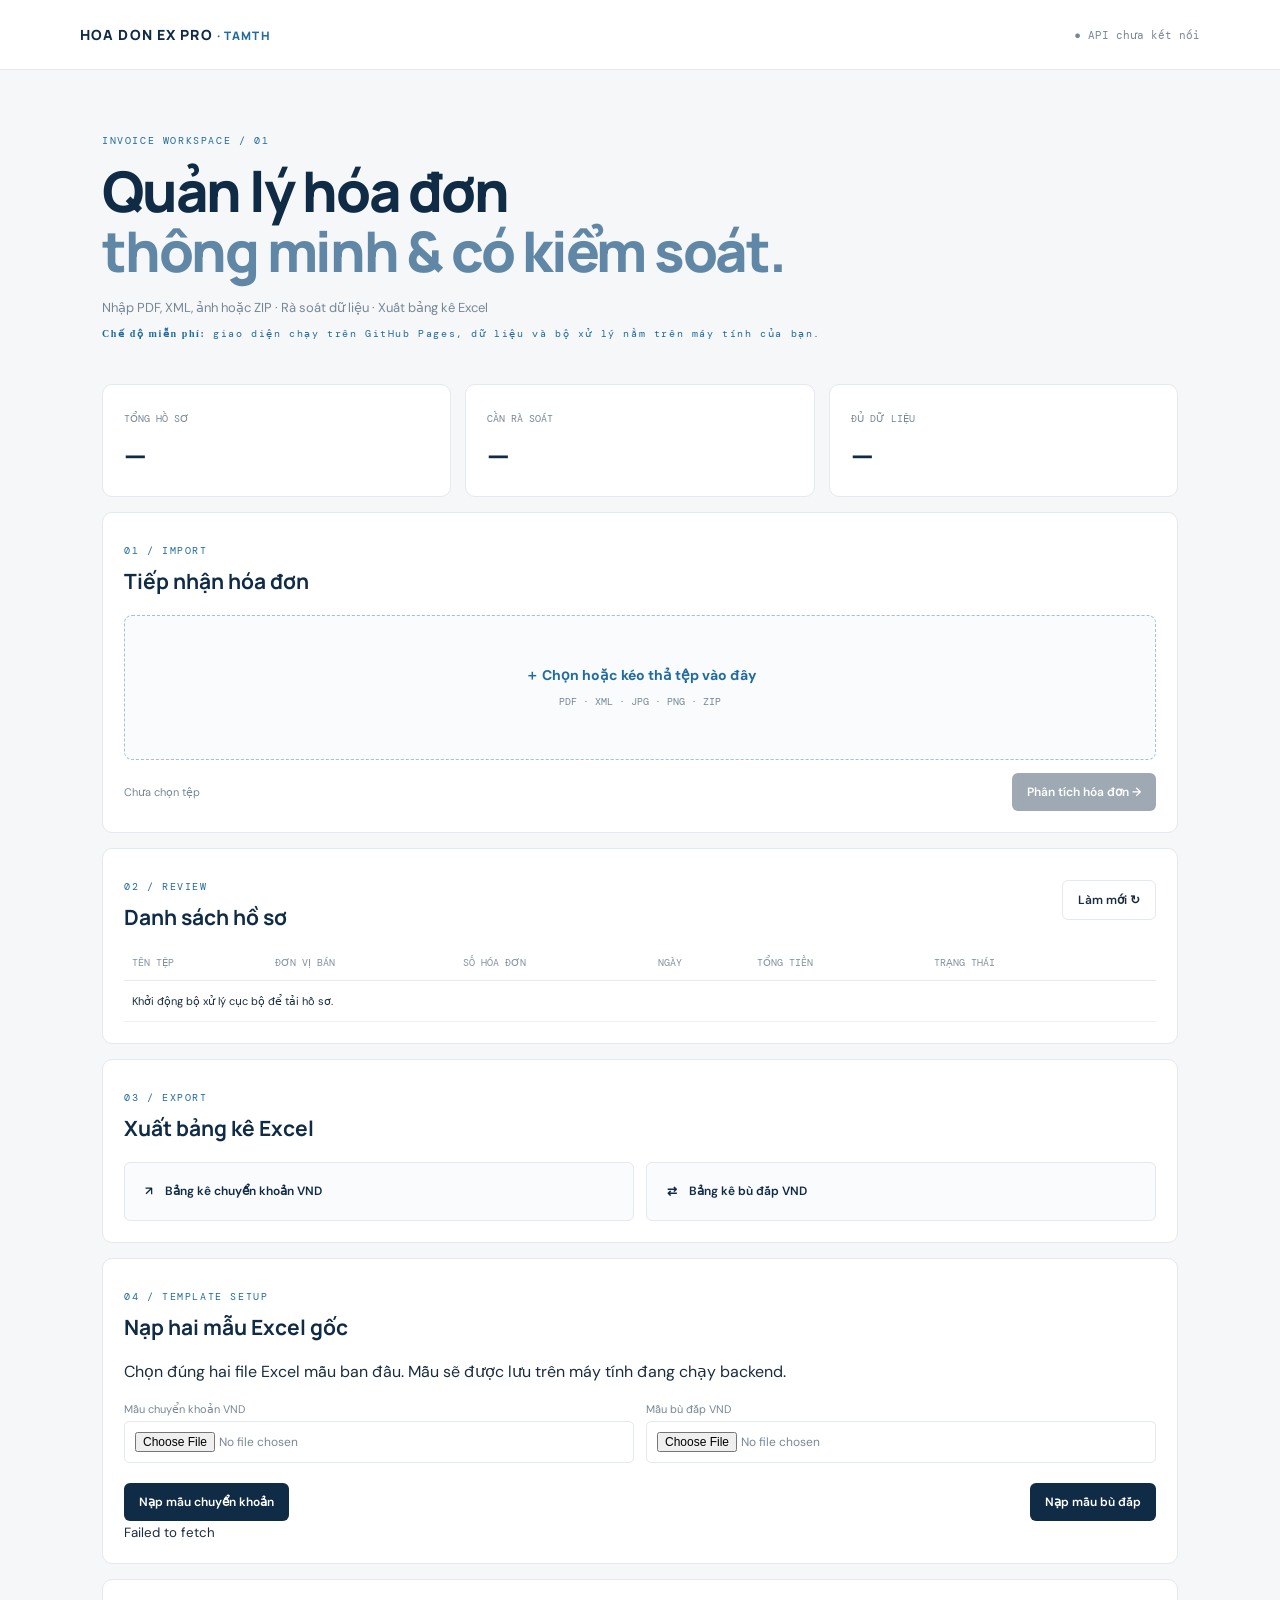
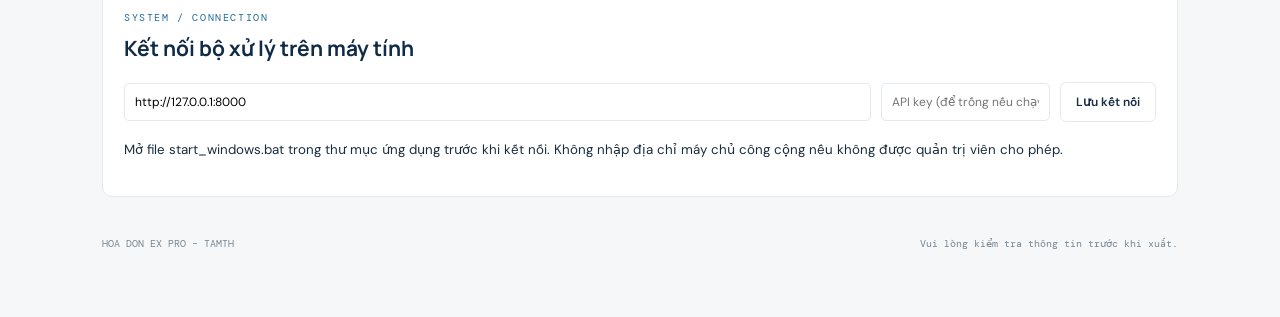
==== commit 539ff55e: "Prepare zero-cost local backend + GitHub Pages setup" ====
--- a/frontend/index.html
+++ b/frontend/index.html
@@ -1 +1 @@
-<!doctype html><html lang="vi"><head><meta charset="utf-8"><meta name="viewport" content="width=device-width,initial-scale=1"><title>HOA DON EX PRO – TAMTH</title><link rel="stylesheet" href="./styles.css"></head><body><header><b>HOA DON EX PRO <small>· TAMTH</small></b><span id="status">API chưa kết nối</span></header><main><section class="hero"><p>INVOICE WORKSPACE / 01</p><h1>Quản lý hóa đơn<br><em>thông minh & có kiểm soát.</em></h1><span>Nhập PDF, XML, ảnh hoặc ZIP · Rà soát dữ liệu · Xuất bảng kê Excel</span></section><section class="stats"><article><small>TỔNG HỒ SƠ</small><strong id="total">—</strong></article><article><small>CẦN RÀ SOÁT</small><strong id="review">—</strong></article><article><small>ĐỦ DỮ LIỆU</small><strong id="ready">—</strong></article></section><section class="panel"><p class="eyebrow">01 / IMPORT</p><h2>Tiếp nhận hóa đơn</h2><label class="drop" id="drop"><input id="files" type="file" multiple accept=".pdf,.xml,.jpg,.jpeg,.png,.zip"><b>＋ Chọn hoặc kéo thả tệp vào đây</b><small>PDF · XML · JPG · PNG · ZIP</small></label><div class="actions"><span id="chosen">Chưa chọn tệp</span><button id="upload" disabled>Phân tích hóa đơn →</button></div></section><section class="panel"><div class="head"><div><p class="eyebrow">02 / REVIEW</p><h2>Danh sách hồ sơ</h2></div><button class="light" id="refresh">Làm mới ↻</button></div><div class="scroll"><table><thead><tr><th>TÊN TỆP</th><th>ĐƠN VỊ BÁN</th><th>SỐ HÓA ĐƠN</th><th>NGÀY</th><th>TỔNG TIỀN</th><th>TRẠNG THÁI</th><th></th></tr></thead><tbody id="rows"><tr><td colspan="7">Kết nối API để tải hồ sơ.</td></tr></tbody></table></div></section><section class="panel"><p class="eyebrow">03 / EXPORT</p><h2>Xuất bảng kê Excel</h2><div class="exports"><button data-kind="transfer">↗　Bảng kê chuyển khoản VND</button><button data-kind="compensation">⇄　Bảng kê bù đắp VND</button></div></section><section class="panel"><p class="eyebrow">04 / TEMPLATE SETUP</p><h2>Nạp hai mẫu Excel gốc</h2><p>Chọn đúng hai file Excel mẫu ban đầu. Hệ thống kiểm tra tên sheet và số cột trước khi lưu trên backend.</p><div class="fields"><label>Mẫu chuyển khoản VND<input id="transferTemplate" type="file" accept=".xlsx"></label><label>Mẫu bù đắp VND<input id="compTemplate" type="file" accept=".xlsx"></label></div><div class="actions"><button id="uploadTransferTemplate">Nạp mẫu chuyển khoản</button><button id="uploadCompTemplate">Nạp mẫu bù đắp</button></div><small id="templateState">Chưa kiểm tra tình trạng mẫu Excel.</small></section><section class="panel"><p class="eyebrow">SYSTEM / CONNECTION</p><h2>Cấu hình API</h2><div class="actions"><input id="apiUrl" value="https://hoa-don-ex-pro-tamth-api.onrender.com"><input id="apiKey" type="password" placeholder="API key do quản trị viên cấp"><button class="light" id="save">Lưu kết nối</button></div></section><footer>HOA DON EX PRO – TAMTH <span>Vui lòng kiểm tra thông tin trước khi xuất.</span></footer></main><dialog id="edit"><form method="dialog"><div class="head"><h2>Rà soát thông tin</h2><button class="light" value="cancel">Đóng</button></div><input id="eid" type="hidden"><div class="fields"><label>Đơn vị bán<input id="seller"></label><label>Mã số thuế<input id="tax"></label><label>Số hóa đơn<input id="number"></label><label>Ngày hóa đơn<input id="date" placeholder="YYYY-MM-DD"></label><label>Địa chỉ bên bán<input id="address"></label><label>Tên đơn vị thụ hưởng / bên mua<input id="buyerName"></label><label>Mã số thuế đơn vị thụ hưởng<input id="buyerTax"></label><label>Địa chỉ bên mua<input id="buyerAddress"></label><label>Số tài khoản thụ hưởng<input id="account"></label><label>Ký hiệu mẫu số<input id="form"></label><label>Ký hiệu hóa đơn<input id="symbol"></label><label>Loại tiền<input id="currency" value="VND"></label><label>Mặt hàng / mục đích<input id="item"></label><label>Số tiền nhận nợ<input id="financing" type="number"></label><label>Ngày đã thanh toán<input id="paymentDate" placeholder="YYYY-MM-DD"></label><label>Số tiền đã thanh toán<input id="paymentAmount" type="number"></label><label>Tiền trước thuế<input id="subtotal" type="number"></label><label>Thuế GTGT<input id="vat" type="number"></label><label>Tổng tiền<input id="amount" type="number"></label><label>Ghi chú<input id="note"></label></div><button id="saveEdit" type="button">Lưu thông tin</button></form></dialog><div id="toast"></div><script src="./app.js"></script></body></html>+<!doctype html><html lang="vi"><head><meta charset="utf-8"><meta name="viewport" content="width=device-width,initial-scale=1"><title>HOA DON EX PRO – TAMTH</title><link rel="stylesheet" href="./styles.css"></head><body><header><b>HOA DON EX PRO <small>· TAMTH</small></b><span id="status">Đang chờ bộ xử lý trên máy tính</span></header><main><section class="hero"><p>INVOICE WORKSPACE / 01</p><h1>Quản lý hóa đơn<br><em>thông minh & có kiểm soát.</em></h1><span>Nhập PDF, XML, ảnh hoặc ZIP · Rà soát dữ liệu · Xuất bảng kê Excel</span><p><strong>Chế độ miễn phí:</strong> giao diện chạy trên GitHub Pages, dữ liệu và bộ xử lý nằm trên máy tính của bạn.</p></section><section class="stats"><article><small>TỔNG HỒ SƠ</small><strong id="total">—</strong></article><article><small>CẦN RÀ SOÁT</small><strong id="review">—</strong></article><article><small>ĐỦ DỮ LIỆU</small><strong id="ready">—</strong></article></section><section class="panel"><p class="eyebrow">01 / IMPORT</p><h2>Tiếp nhận hóa đơn</h2><label class="drop" id="drop"><input id="files" type="file" multiple accept=".pdf,.xml,.jpg,.jpeg,.png,.tif,.tiff,.webp,.zip"><b>＋ Chọn hoặc kéo thả tệp vào đây</b><small>PDF · XML · JPG · PNG · ZIP</small></label><div class="actions"><span id="chosen">Chưa chọn tệp</span><button id="upload" disabled>Phân tích hóa đơn →</button></div></section><section class="panel"><div class="head"><div><p class="eyebrow">02 / REVIEW</p><h2>Danh sách hồ sơ</h2></div><button class="light" id="refresh">Làm mới ↻</button></div><div class="scroll"><table><thead><tr><th>TÊN TỆP</th><th>ĐƠN VỊ BÁN</th><th>SỐ HÓA ĐƠN</th><th>NGÀY</th><th>TỔNG TIỀN</th><th>TRẠNG THÁI</th><th></th></tr></thead><tbody id="rows"><tr><td colspan="7">Khởi động bộ xử lý cục bộ để tải hồ sơ.</td></tr></tbody></table></div></section><section class="panel"><p class="eyebrow">03 / EXPORT</p><h2>Xuất bảng kê Excel</h2><div class="exports"><button data-kind="transfer">↗　Bảng kê chuyển khoản VND</button><button data-kind="compensation">⇄　Bảng kê bù đắp VND</button></div></section><section class="panel"><p class="eyebrow">04 / TEMPLATE SETUP</p><h2>Nạp hai mẫu Excel gốc</h2><p>Chọn đúng hai file Excel mẫu ban đầu. Mẫu sẽ được lưu trên máy tính đang chạy backend.</p><div class="fields"><label>Mẫu chuyển khoản VND<input id="transferTemplate" type="file" accept=".xlsx"></label><label>Mẫu bù đắp VND<input id="compTemplate" type="file" accept=".xlsx"></label></div><div class="actions"><button id="uploadTransferTemplate">Nạp mẫu chuyển khoản</button><button id="uploadCompTemplate">Nạp mẫu bù đắp</button></div><small id="templateState">Chưa kiểm tra tình trạng mẫu Excel.</small></section><section class="panel"><p class="eyebrow">SYSTEM / CONNECTION</p><h2>Kết nối bộ xử lý trên máy tính</h2><div class="actions"><input id="apiUrl" value="http://127.0.0.1:8000" aria-label="Địa chỉ API"><input id="apiKey" type="password" placeholder="API key (để trống nếu chạy mặc định)"><button class="light" id="save">Lưu kết nối</button></div><p><small>Mở file start_windows.bat trong thư mục ứng dụng trước khi kết nối. Không nhập địa chỉ máy chủ công cộng nếu không được quản trị viên cho phép.</small></p></section><footer>HOA DON EX PRO – TAMTH <span>Vui lòng kiểm tra thông tin trước khi xuất.</span></footer></main><dialog id="edit"><form method="dialog"><div class="head"><h2>Rà soát thông tin</h2><button class="light" value="cancel">Đóng</button></div><input id="eid" type="hidden"><div class="fields"><label>Đơn vị bán<input id="seller"></label><label>Mã số thuế<input id="tax"></label><label>Số hóa đơn<input id="number"></label><label>Ngày hóa đơn<input id="date" placeholder="YYYY-MM-DD"></label><label>Địa chỉ bên bán<input id="address"></label><label>Tên đơn vị thụ hưởng / bên mua<input id="buyerName"></label><label>Mã số thuế đơn vị thụ hưởng<input id="buyerTax"></label><label>Địa chỉ bên mua<input id="buyerAddress"></label><label>Số tài khoản thụ hưởng<input id="account"></label><label>Ký hiệu mẫu số<input id="form"></label><label>Ký hiệu hóa đơn<input id="symbol"></label><label>Loại tiền<input id="currency" value="VND"></label><label>Mặt hàng / mục đích<input id="item"></label><label>Số tiền nhận nợ<input id="financing" type="number"></label><label>Ngày đã thanh toán<input id="paymentDate" placeholder="YYYY-MM-DD"></label><label>Số tiền đã thanh toán<input id="paymentAmount" type="number"></label><label>Tiền trước thuế<input id="subtotal" type="number"></label><label>Thuế GTGT<input id="vat" type="number"></label><label>Tổng tiền<input id="amount" type="number"></label><label>Ghi chú<input id="note"></label><label>Cảnh báo nhận dạng<input id="warnings" readonly></label></div><button id="saveEdit" type="button">Lưu thông tin</button></form></dialog><div id="toast"></div><script src="./app.js"></script></body></html>
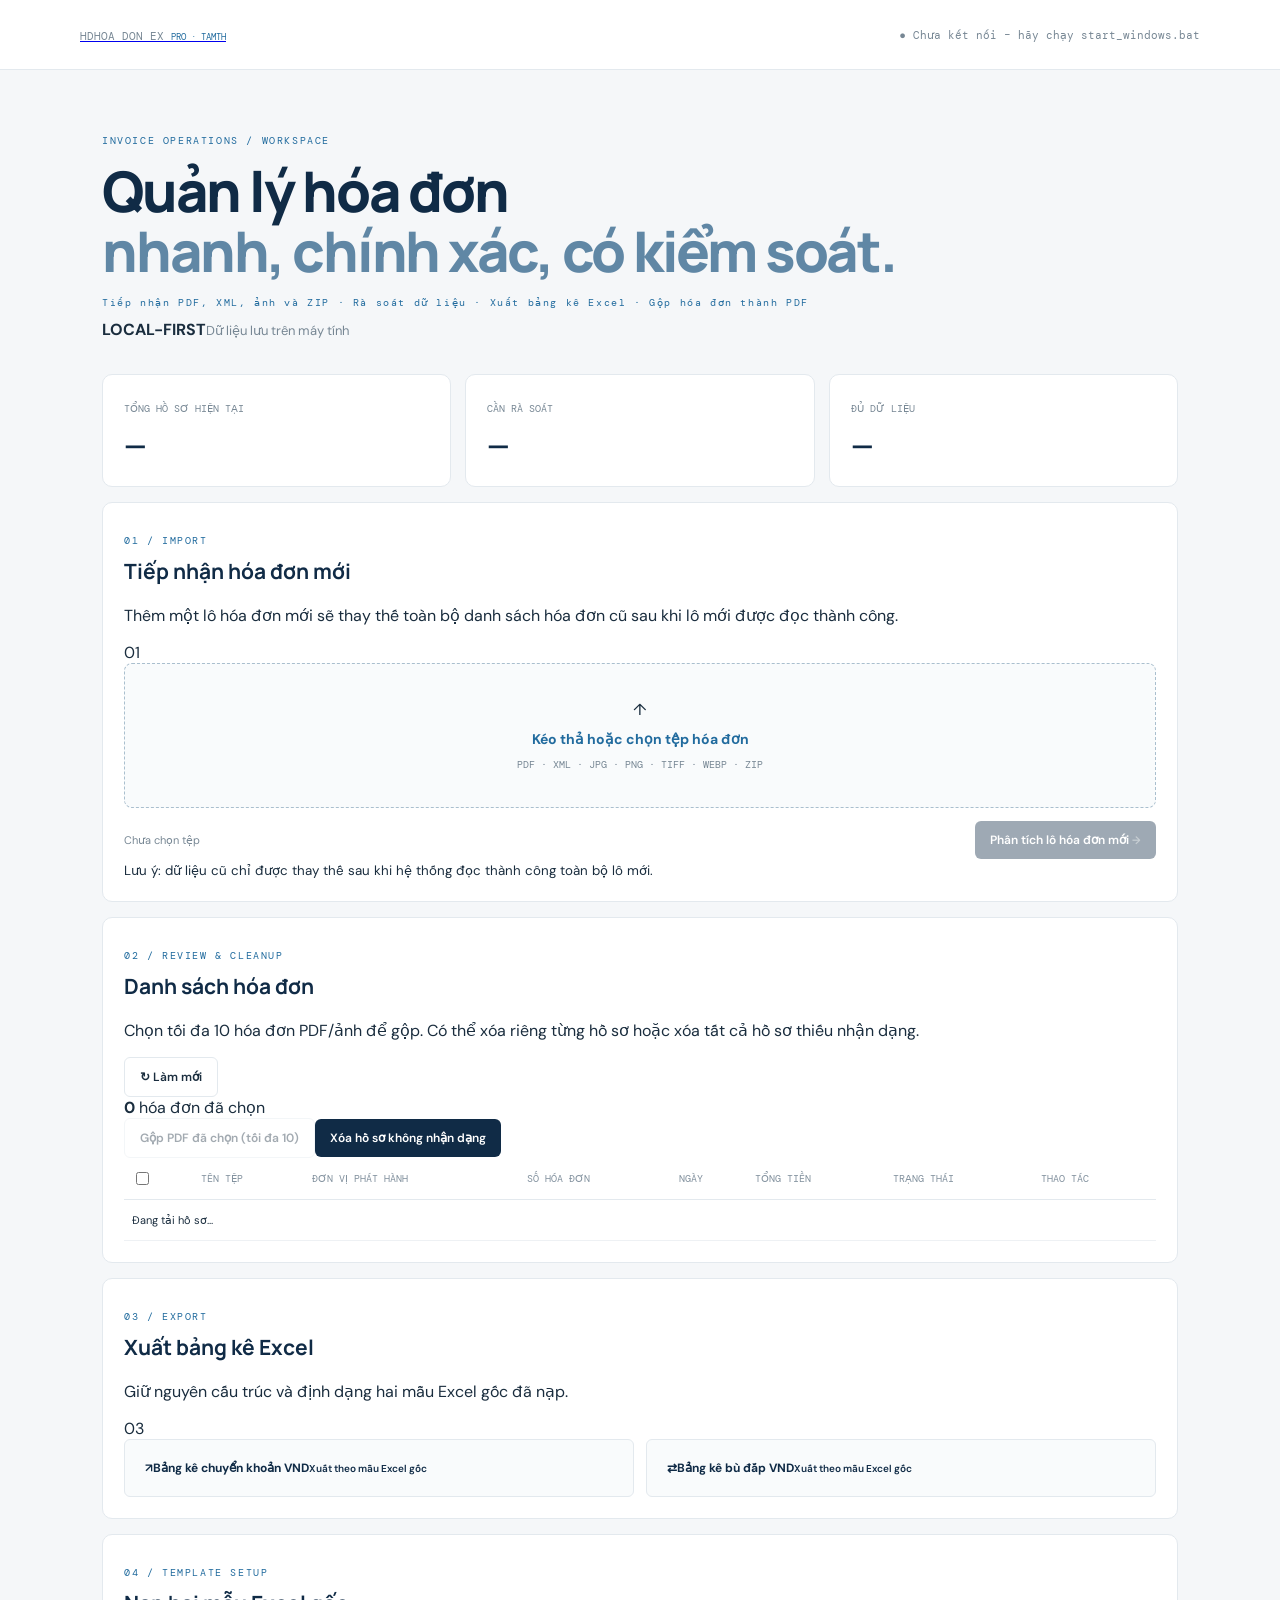
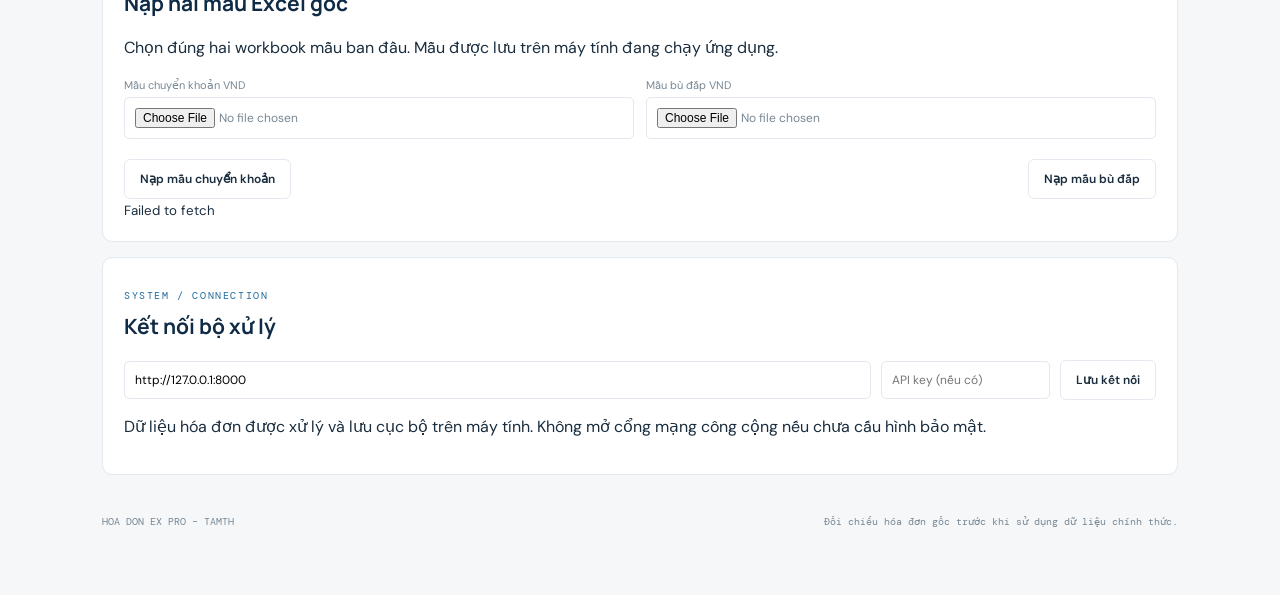
==== commit 25e07e7e: "Redesign invoice workspace and add selection and cleanup controls" ====
--- a/frontend/index.html
+++ b/frontend/index.html
@@ -1 +1,18 @@
-<!doctype html><html lang="vi"><head><meta charset="utf-8"><meta name="viewport" content="width=device-width,initial-scale=1"><title>HOA DON EX PRO – TAMTH</title><link rel="stylesheet" href="./styles.css"></head><body><header><b>HOA DON EX PRO <small>· TAMTH</small></b><span id="status">Đang chờ bộ xử lý trên máy tính</span></header><main><section class="hero"><p>INVOICE WORKSPACE / 01</p><h1>Quản lý hóa đơn<br><em>thông minh & có kiểm soát.</em></h1><span>Nhập PDF, XML, ảnh hoặc ZIP · Rà soát dữ liệu · Xuất bảng kê Excel</span><p><strong>Chế độ miễn phí:</strong> giao diện chạy trên GitHub Pages, dữ liệu và bộ xử lý nằm trên máy tính của bạn.</p></section><section class="stats"><article><small>TỔNG HỒ SƠ</small><strong id="total">—</strong></article><article><small>CẦN RÀ SOÁT</small><strong id="review">—</strong></article><article><small>ĐỦ DỮ LIỆU</small><strong id="ready">—</strong></article></section><section class="panel"><p class="eyebrow">01 / IMPORT</p><h2>Tiếp nhận hóa đơn</h2><label class="drop" id="drop"><input id="files" type="file" multiple accept=".pdf,.xml,.jpg,.jpeg,.png,.tif,.tiff,.webp,.zip"><b>＋ Chọn hoặc kéo thả tệp vào đây</b><small>PDF · XML · JPG · PNG · ZIP</small></label><div class="actions"><span id="chosen">Chưa chọn tệp</span><button id="upload" disabled>Phân tích hóa đơn →</button></div></section><section class="panel"><div class="head"><div><p class="eyebrow">02 / REVIEW</p><h2>Danh sách hồ sơ</h2></div><button class="light" id="refresh">Làm mới ↻</button></div><div class="scroll"><table><thead><tr><th>TÊN TỆP</th><th>ĐƠN VỊ BÁN</th><th>SỐ HÓA ĐƠN</th><th>NGÀY</th><th>TỔNG TIỀN</th><th>TRẠNG THÁI</th><th></th></tr></thead><tbody id="rows"><tr><td colspan="7">Khởi động bộ xử lý cục bộ để tải hồ sơ.</td></tr></tbody></table></div></section><section class="panel"><p class="eyebrow">03 / EXPORT</p><h2>Xuất bảng kê Excel</h2><div class="exports"><button data-kind="transfer">↗　Bảng kê chuyển khoản VND</button><button data-kind="compensation">⇄　Bảng kê bù đắp VND</button></div></section><section class="panel"><p class="eyebrow">04 / TEMPLATE SETUP</p><h2>Nạp hai mẫu Excel gốc</h2><p>Chọn đúng hai file Excel mẫu ban đầu. Mẫu sẽ được lưu trên máy tính đang chạy backend.</p><div class="fields"><label>Mẫu chuyển khoản VND<input id="transferTemplate" type="file" accept=".xlsx"></label><label>Mẫu bù đắp VND<input id="compTemplate" type="file" accept=".xlsx"></label></div><div class="actions"><button id="uploadTransferTemplate">Nạp mẫu chuyển khoản</button><button id="uploadCompTemplate">Nạp mẫu bù đắp</button></div><small id="templateState">Chưa kiểm tra tình trạng mẫu Excel.</small></section><section class="panel"><p class="eyebrow">SYSTEM / CONNECTION</p><h2>Kết nối bộ xử lý trên máy tính</h2><div class="actions"><input id="apiUrl" value="http://127.0.0.1:8000" aria-label="Địa chỉ API"><input id="apiKey" type="password" placeholder="API key (để trống nếu chạy mặc định)"><button class="light" id="save">Lưu kết nối</button></div><p><small>Mở file start_windows.bat trong thư mục ứng dụng trước khi kết nối. Không nhập địa chỉ máy chủ công cộng nếu không được quản trị viên cho phép.</small></p></section><footer>HOA DON EX PRO – TAMTH <span>Vui lòng kiểm tra thông tin trước khi xuất.</span></footer></main><dialog id="edit"><form method="dialog"><div class="head"><h2>Rà soát thông tin</h2><button class="light" value="cancel">Đóng</button></div><input id="eid" type="hidden"><div class="fields"><label>Đơn vị bán<input id="seller"></label><label>Mã số thuế<input id="tax"></label><label>Số hóa đơn<input id="number"></label><label>Ngày hóa đơn<input id="date" placeholder="YYYY-MM-DD"></label><label>Địa chỉ bên bán<input id="address"></label><label>Tên đơn vị thụ hưởng / bên mua<input id="buyerName"></label><label>Mã số thuế đơn vị thụ hưởng<input id="buyerTax"></label><label>Địa chỉ bên mua<input id="buyerAddress"></label><label>Số tài khoản thụ hưởng<input id="account"></label><label>Ký hiệu mẫu số<input id="form"></label><label>Ký hiệu hóa đơn<input id="symbol"></label><label>Loại tiền<input id="currency" value="VND"></label><label>Mặt hàng / mục đích<input id="item"></label><label>Số tiền nhận nợ<input id="financing" type="number"></label><label>Ngày đã thanh toán<input id="paymentDate" placeholder="YYYY-MM-DD"></label><label>Số tiền đã thanh toán<input id="paymentAmount" type="number"></label><label>Tiền trước thuế<input id="subtotal" type="number"></label><label>Thuế GTGT<input id="vat" type="number"></label><label>Tổng tiền<input id="amount" type="number"></label><label>Ghi chú<input id="note"></label><label>Cảnh báo nhận dạng<input id="warnings" readonly></label></div><button id="saveEdit" type="button">Lưu thông tin</button></form></dialog><div id="toast"></div><script src="./app.js"></script></body></html>+<!doctype html>
+<html lang="vi">
+<head><meta charset="utf-8"><meta name="viewport" content="width=device-width,initial-scale=1"><meta name="theme-color" content="#102b46"><title>HOA DON EX PRO – TAMTH</title><link rel="stylesheet" href="./styles.css"></head>
+<body>
+<header><a class="brand" href="#"><span class="brand-mark">HD</span><span>HOA DON EX <small>PRO · TAMTH</small></span></a><span id="status" class="connection"><i></i> Đang kết nối bộ xử lý</span></header>
+<main>
+<section class="hero"><div><p class="eyebrow">INVOICE OPERATIONS / WORKSPACE</p><h1>Quản lý hóa đơn<br><em>nhanh, chính xác, có kiểm soát.</em></h1><p class="intro">Tiếp nhận PDF, XML, ảnh và ZIP · Rà soát dữ liệu · Xuất bảng kê Excel · Gộp hóa đơn thành PDF</p></div><div class="hero-tag"><strong>LOCAL-FIRST</strong><span>Dữ liệu lưu trên máy tính</span></div></section>
+<section class="stats"><article><small>TỔNG HỒ SƠ HIỆN TẠI</small><strong id="total">—</strong></article><article><small>CẦN RÀ SOÁT</small><strong id="review">—</strong></article><article><small>ĐỦ DỮ LIỆU</small><strong id="ready">—</strong></article></section>
+<section class="panel"><div class="section-head"><div><p class="eyebrow">01 / IMPORT</p><h2>Tiếp nhận hóa đơn mới</h2><p>Thêm một lô hóa đơn mới sẽ thay thế toàn bộ danh sách hóa đơn cũ sau khi lô mới được đọc thành công.</p></div><span class="step">01</span></div>
+<label class="drop" id="drop"><input id="files" type="file" multiple accept=".pdf,.xml,.jpg,.jpeg,.png,.tif,.tiff,.webp,.zip"><span class="upload-icon">↑</span><b>Kéo thả hoặc chọn tệp hóa đơn</b><small>PDF · XML · JPG · PNG · TIFF · WEBP · ZIP</small></label><div class="actions"><span id="chosen">Chưa chọn tệp</span><button id="upload" disabled>Phân tích lô hóa đơn mới <span>→</span></button></div><small class="hint">Lưu ý: dữ liệu cũ chỉ được thay thế sau khi hệ thống đọc thành công toàn bộ lô mới.</small></section>
+<section class="panel"><div class="section-head"><div><p class="eyebrow">02 / REVIEW & CLEANUP</p><h2>Danh sách hóa đơn</h2><p>Chọn tối đa 10 hóa đơn PDF/ảnh để gộp. Có thể xóa riêng từng hồ sơ hoặc xóa tất cả hồ sơ thiếu nhận dạng.</p></div><button class="light" id="refresh">↻ Làm mới</button></div>
+<div class="toolbar"><div><strong id="selectedCount">0</strong><span> hóa đơn đã chọn</span></div><div class="toolbar-actions"><button class="light" id="mergePdf" disabled>Gộp PDF đã chọn (tối đa 10)</button><button class="danger" id="deleteUnrecognized">Xóa hồ sơ không nhận dạng</button></div></div>
+<div class="scroll"><table><thead><tr><th class="check-col"><input id="selectAll" type="checkbox" aria-label="Chọn tất cả"></th><th>TÊN TỆP</th><th>ĐƠN VỊ PHÁT HÀNH</th><th>SỐ HÓA ĐƠN</th><th>NGÀY</th><th>TỔNG TIỀN</th><th>TRẠNG THÁI</th><th>THAO TÁC</th></tr></thead><tbody id="rows"><tr><td colspan="8">Đang tải hồ sơ...</td></tr></tbody></table></div></section>
+<section class="panel"><div class="section-head"><div><p class="eyebrow">03 / EXPORT</p><h2>Xuất bảng kê Excel</h2><p>Giữ nguyên cấu trúc và định dạng hai mẫu Excel gốc đã nạp.</p></div><span class="step">03</span></div><div class="exports"><button data-kind="transfer"><span>↗</span><strong>Bảng kê chuyển khoản VND</strong><small>Xuất theo mẫu Excel gốc</small></button><button data-kind="compensation"><span>⇄</span><strong>Bảng kê bù đắp VND</strong><small>Xuất theo mẫu Excel gốc</small></button></div></section>
+<section class="panel"><p class="eyebrow">04 / TEMPLATE SETUP</p><h2>Nạp hai mẫu Excel gốc</h2><p>Chọn đúng hai workbook mẫu ban đầu. Mẫu được lưu trên máy tính đang chạy ứng dụng.</p><div class="fields"><label>Mẫu chuyển khoản VND<input id="transferTemplate" type="file" accept=".xlsx"></label><label>Mẫu bù đắp VND<input id="compTemplate" type="file" accept=".xlsx"></label></div><div class="actions"><button class="light" id="uploadTransferTemplate">Nạp mẫu chuyển khoản</button><button class="light" id="uploadCompTemplate">Nạp mẫu bù đắp</button></div><small id="templateState" class="hint">Đang kiểm tra mẫu Excel.</small></section>
+<section class="panel"><p class="eyebrow">SYSTEM / CONNECTION</p><h2>Kết nối bộ xử lý</h2><div class="actions connection-fields"><input id="apiUrl" value="http://127.0.0.1:8000" aria-label="Địa chỉ API"><input id="apiKey" type="password" placeholder="API key (nếu có)"><button class="light" id="save">Lưu kết nối</button></div><p class="hint">Dữ liệu hóa đơn được xử lý và lưu cục bộ trên máy tính. Không mở cổng mạng công cộng nếu chưa cấu hình bảo mật.</p></section>
+<footer>HOA DON EX PRO – TAMTH <span>Đối chiếu hóa đơn gốc trước khi sử dụng dữ liệu chính thức.</span></footer></main>
+<dialog id="edit"><form method="dialog"><div class="head"><h2>Rà soát thông tin hóa đơn</h2><button class="light" value="cancel">Đóng</button></div><input id="eid" type="hidden"><div class="fields"><label>Đơn vị bán<input id="seller"></label><label>Mã số thuế<input id="tax"></label><label>Số hóa đơn<input id="number"></label><label>Ngày hóa đơn<input id="date" placeholder="YYYY-MM-DD"></label><label>Địa chỉ bên bán<input id="address"></label><label>Tên đơn vị thụ hưởng / bên mua<input id="buyerName"></label><label>Mã số thuế đơn vị thụ hưởng<input id="buyerTax"></label><label>Địa chỉ bên mua<input id="buyerAddress"></label><label>Số tài khoản thụ hưởng<input id="account"></label><label>Ký hiệu mẫu số<input id="form"></label><label>Ký hiệu hóa đơn<input id="symbol"></label><label>Loại tiền<input id="currency" value="VND"></label><label>Mặt hàng / mục đích<input id="item"></label><label>Số tiền nhận nợ<input id="financing" type="number"></label><label>Ngày đã thanh toán<input id="paymentDate" placeholder="YYYY-MM-DD"></label><label>Số tiền đã thanh toán<input id="paymentAmount" type="number"></label><label>Tiền trước thuế<input id="subtotal" type="number"></label><label>Thuế GTGT<input id="vat" type="number"></label><label>Tổng tiền<input id="amount" type="number"></label><label>Ghi chú<input id="note"></label><label class="wide">Cảnh báo nhận dạng<input id="warnings" readonly></label></div><button id="saveEdit" type="button">Lưu thông tin</button></form></dialog><div id="toast" role="status"></div><script src="./app.js"></script></body></html>
